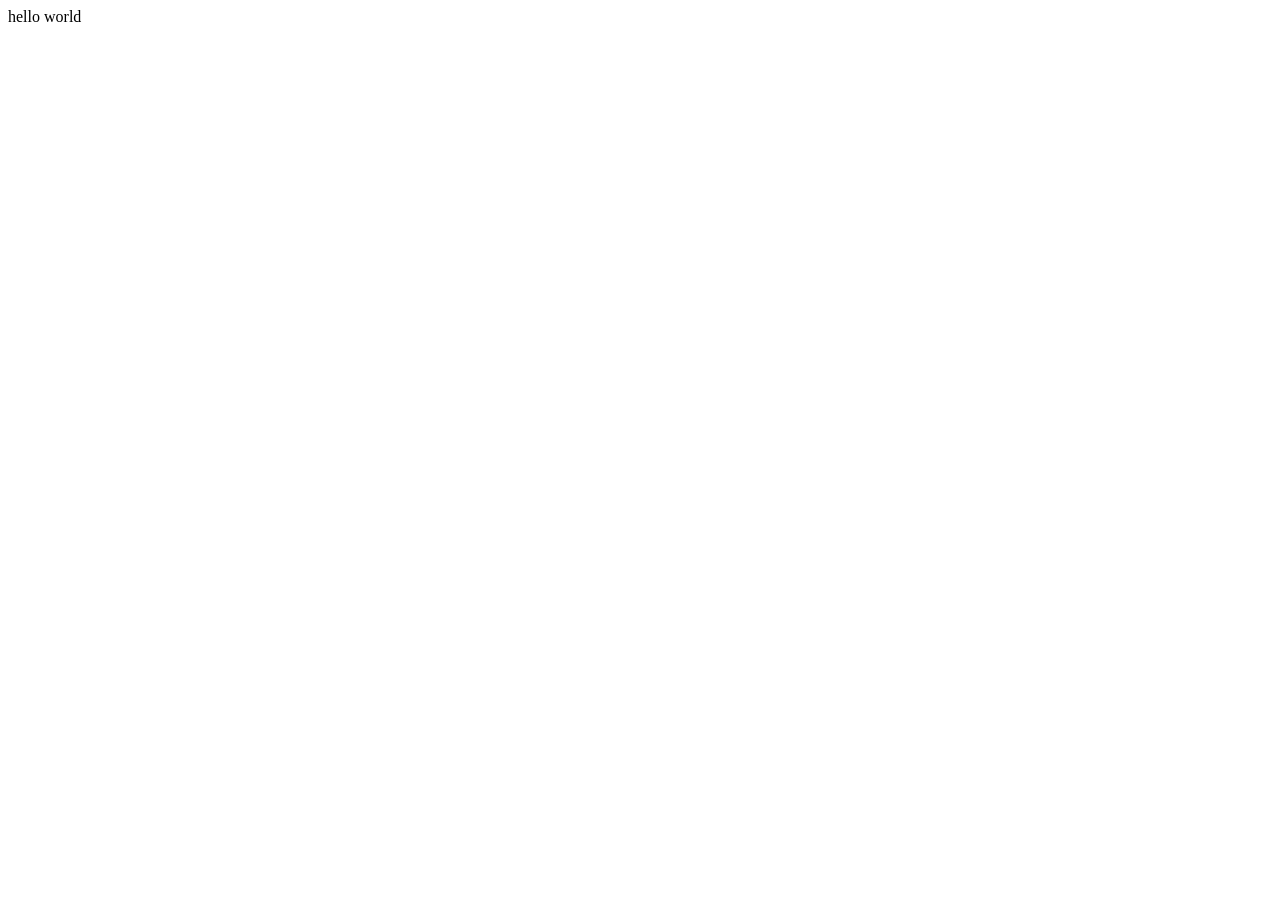
==== index.html @ c723e707 "first commit" ====
<!DOCTYPE html>
<html lang="en">
<head>
    <meta charset="UTF-8">
    <meta name="viewport" content="width=, initial-scale=1.0">
    <title>Document</title>
</head>
<body>
    hello world
    
</body>
</html>
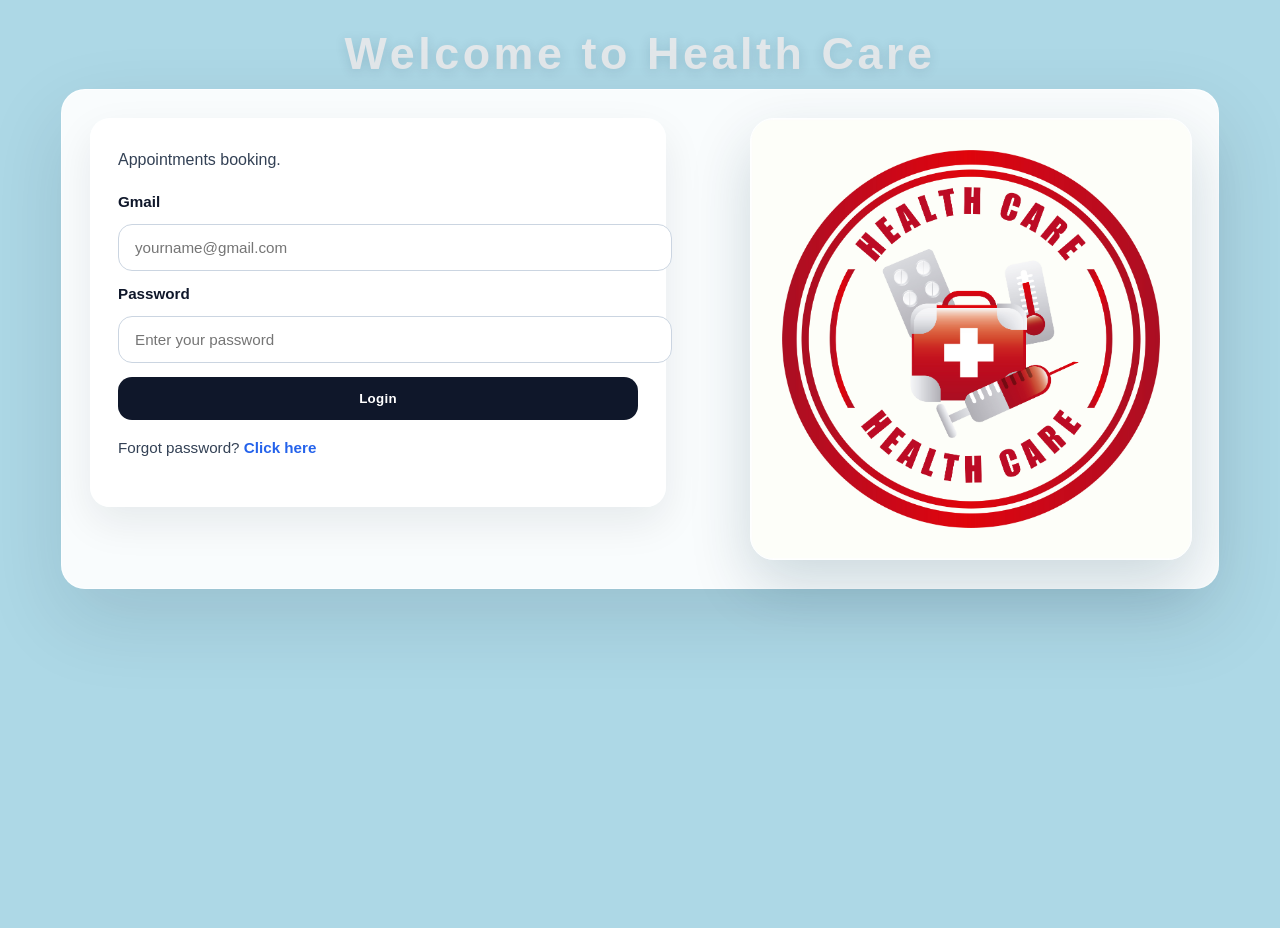
==== commit daef4294: "Day 2 adding a script.js Co-authored-by: Copilot <copilot@github.com>" ====
--- a/index.html
+++ b/index.html
@@ -2,11 +2,37 @@
 <html lang="en">
 <head>
     <meta charset="UTF-8">
-    <meta name="viewport" content="width=, initial-scale=1.0">
-    <title>Document</title>
+    <meta name="viewport" content="width=device-width, initial-scale=1.0">
+    <title>Medical project</title> 
+    <link rel="stylesheet" href="style.css">
+    <script src="script.js" defer></script>
 </head>
 <body>
-    hello world
+    <h1 class="page-title">Welcome to Health Care</h1>
+    <div class="content-row">
+        <div class="text-block">
+            <p class="intro-text"> Appointments booking.</p>
+            <form class="login-form" id="login-form">
+                <label for="email">Gmail</label>
+                <input type="email" id="email" name="email" placeholder="yourname@gmail.com" required>
+
+                <label for="password">Password</label>
+                <input type="password" id="password" name="password" placeholder="Enter your password" required>
+
+                <button type="submit">Login</button>
+                <p class="form-link">Forgot password? <a href="https://accounts.google.com/signin/recovery" target="_blank">Click here</a></p>
+            </form>
+        </div>
+        <div class="image-block">
+            <img src="medical.jpg" alt="Medical Project Image">
+        </div>
+    </div>
+    <video id="bg-video" autoplay muted loop playsinline>
+        <source src="bg-video.mp4.mp4" type="video/mp4">
+    </video>
+    
+
+    
     
 </body>
 </html>
--- a/style.css
+++ b/style.css
@@ -0,0 +1,218 @@
+body{
+    margin: 0;
+    font-family: 'Segoe UI', Tahoma, Geneva, Verdana, sans-serif;
+    color: #0f172a;
+    min-height: 100vh;
+    background: #add8e6;
+    overflow-x: hidden;
+}
+.page-title{
+    text-align: center;
+    color: #e2e7ea;
+    margin: 28px auto 10px;
+    font-size: 2.8rem;
+    letter-spacing: 0.08em;
+    max-width: 700px;
+    text-shadow: 0 2px 12px rgba(2, 48, 71, 0.15);
+}
+.intro-text{
+    margin-bottom: 24px;
+    font-size: 1rem;
+    line-height: 1.8;
+    color: #1f2937;
+}
+.content-row{
+    display: flex;
+    align-items: flex-start;
+    justify-content: space-between;
+    gap: 24px;
+    padding: 28px;
+    position: relative;
+    z-index: 1;
+    max-width: 1100px;
+    margin: 0 auto 32px;
+    background: rgba(255, 255, 255, 0.92);
+    border: 1px solid rgba(255, 255, 255, 0.7);
+    border-radius: 24px;
+    box-shadow: 0 30px 80px rgba(15, 23, 42, 0.12);
+    backdrop-filter: blur(14px);
+}
+.text-block{
+    flex: 1;
+    max-width: 520px;
+    padding: 28px;
+    border-radius: 20px;
+    background: rgba(255, 255, 255, 0.98);
+    box-shadow: 0 16px 40px rgba(15, 23, 42, 0.08);
+}
+.header-row{
+    display: flex;
+    align-items: center;
+    justify-content: flex-start;
+    gap: 18px;
+    margin-bottom: 22px;
+}
+.external-date-panel{
+    position: fixed;
+    top: 40px;
+    right: 24px;
+    background: rgba(255, 255, 255, 0.96);
+    padding: 16px 20px;
+    border-radius: 24px;
+    border: 1px solid rgba(15, 23, 42, 0.1);
+    box-shadow: 0 24px 60px rgba(15, 23, 42, 0.12);
+    display: flex;
+    flex-direction: column;
+    align-items: center;
+    gap: 8px;
+    text-align: center;
+    z-index: 10;
+}
+.external-date-day{
+    font-size: 2.3rem;
+    font-weight: 800;
+    color: #0f172a;
+    line-height: 1;
+}
+.external-date-month,
+.external-date-year{
+    font-size: 1rem;
+    font-weight: 700;
+    color: #475569;
+}
+.external-date-month{
+    text-transform: uppercase;
+    letter-spacing: 0.08em;
+}
+.doctor-card{
+    display: flex;
+    align-items: center;
+    gap: 16px;
+    margin: 18px 0;
+}
+.doctor-image{
+    width: 90px;
+    height: 90px;
+    object-fit: cover;
+    border-radius: 18px;
+    border: 2px solid #dbeafe;
+}
+.doctor-name{
+    margin: 0;
+    font-size: 1.1rem;
+    font-weight: 700;
+    color: #0f172a;
+}
+.doctor-degree{
+    margin: 4px 0 0;
+    color: #475569;
+    font-weight: 600;
+}
+.text-block p{
+    margin: 0 0 18px;
+    line-height: 1.8;
+    color: #334155;
+}
+.login-form{
+    display: flex;
+    flex-direction: column;
+    gap: 14px;
+}
+.login-form label{
+    font-size: 0.95rem;
+    font-weight: 700;
+    color: #0f172a;
+}
+.login-form input{
+    width: 100%;
+    padding: 14px 16px;
+    border: 1px solid #cbd5e1;
+    border-radius: 14px;
+    font-size: 0.95rem;
+    outline: none;
+    transition: border-color 0.2s ease, box-shadow 0.2s ease;
+}
+.login-form input:focus{
+    border-color: #2563eb;
+    box-shadow: 0 0 0 4px rgba(37, 99, 235, 0.12);
+}
+.login-form button{
+    width: 100%;
+    padding: 14px 0;
+    background-color: #0f172a;
+    color: white;
+    border: none;
+    border-radius: 14px;
+    cursor: pointer;
+    font-weight: 700;
+    letter-spacing: 0.02em;
+    transition: background-color 0.2s ease, transform 0.2s ease;
+}
+.login-form button:hover{
+    background-color: #144360;
+    transform: translateY(-1px);
+}
+.form-link{
+    margin: 0;
+    font-size: 0.95rem;
+    color: #475569;
+}
+.form-link a{
+    color: #2563eb;
+    text-decoration: none;
+    font-weight: 600;
+}
+.form-link a:hover{
+    text-decoration: underline;
+}
+.image-block{
+    flex: 1;
+    max-width: 440px;
+    min-width: 260px;
+}
+.image-block img{
+    display: block;
+    max-width: 100%;
+    height: auto;
+    border-radius: 24px;
+    box-shadow: 0 24px 60px rgba(2, 48, 71, 0.18);
+    border: 1px solid rgba(255, 255, 255, 0.85);
+}
+#bg-video{
+    position: fixed;
+    top: 0;
+    left: 0;
+    width: 100%;
+    height: 100%;
+    object-fit: cover;
+    z-index: -1;
+    filter: brightness(0.55) saturate(1.05);
+}
+@media (max-width: 900px) {
+    .content-row{
+        flex-direction: column;
+        align-items: center;
+        padding: 20px;
+    }
+    .text-block,
+    .image-block{
+        max-width: 100%;
+    }
+    .image-block{
+        width: 100%;
+    }
+}
+@media (max-width: 600px) {
+    .page-title{
+        font-size: 2.2rem;
+        margin-top: 18px;
+    }
+    .content-row{
+        padding: 18px;
+        gap: 16px;
+    }
+    .login-form input,
+    .login-form button{
+        padding: 13px 14px;
+    }
+}
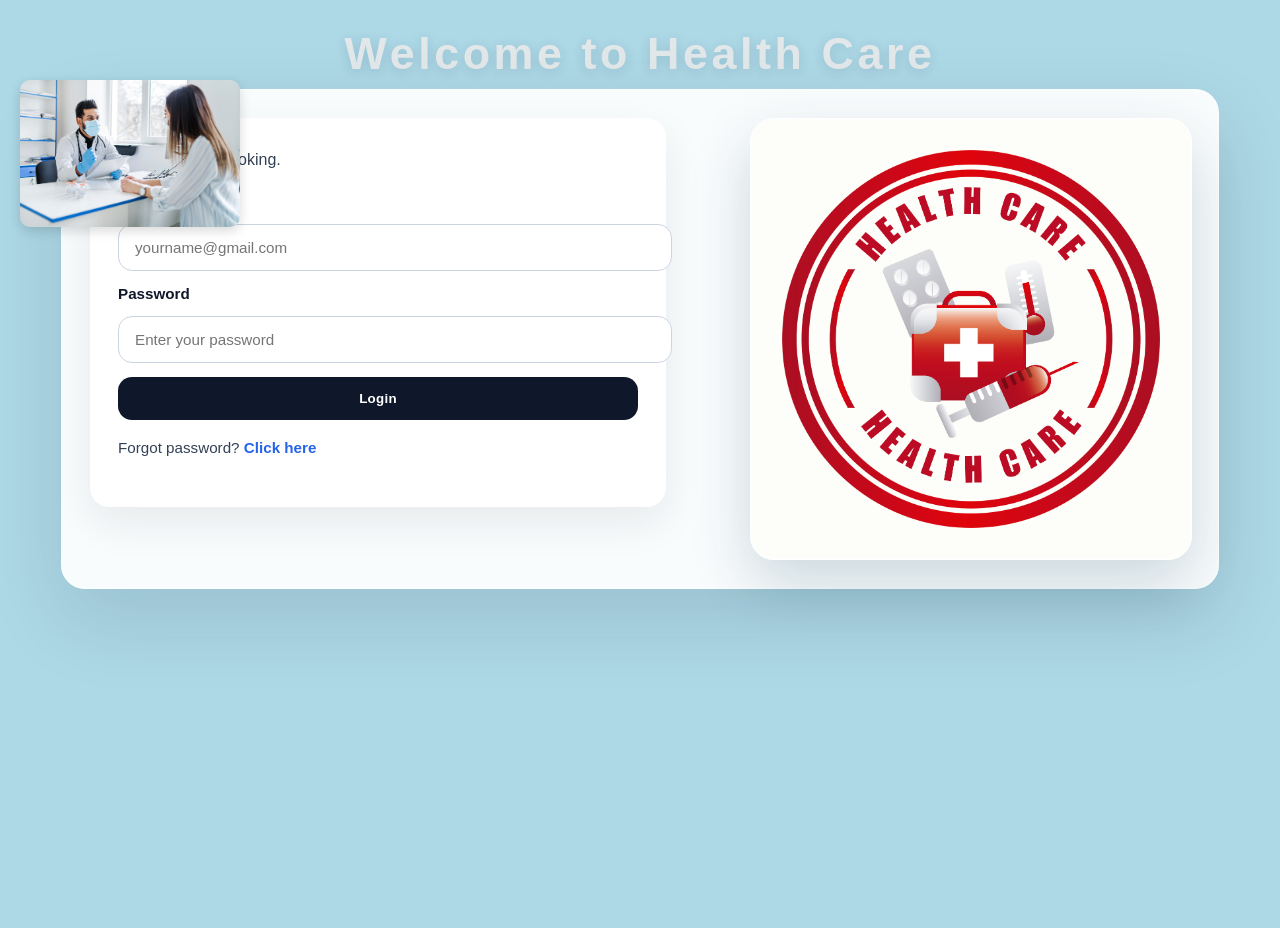
==== commit 2ef03277: "day 4 Co-authored-by: Copilot <copilot@github.com>" ====
--- a/index.html
+++ b/index.html
@@ -8,6 +8,9 @@
     <script src="script.js" defer></script>
 </head>
 <body>
+    <div class="left-image-upper">
+        <img src="image.2.jpg" alt="Left Side Image">
+    </div>
     <h1 class="page-title">Welcome to Health Care</h1>
     <div class="content-row">
         <div class="text-block">
--- a/style.css
+++ b/style.css
@@ -5,6 +5,43 @@
     min-height: 100vh;
     background: #add8e6;
     overflow-x: hidden;
+}
+.left-image-upper {
+    position: absolute;
+    left: 20px;
+    top: 80px;
+    z-index: 5;
+}
+.left-image-upper img {
+    width: 220px;
+    height: auto;
+    border-radius: 10px;
+    box-shadow: 0 4px 12px rgba(0, 0, 0, 0.15);
+}
+.left-nursing-image {
+    position: absolute;
+    left: 20px;
+    top: 80px;
+    z-index: 5;
+}
+.left-nursing-image img {
+    width: 220px;
+    height: auto;
+    border-radius: 10px;
+    box-shadow: 0 4px 12px rgba(0, 0, 0, 0.15);
+}
+.left-middle-image {
+    position: absolute;
+    left: 20px;
+    top: 70%;
+    transform: translateY(-50%);
+    z-index: 5;
+}
+.left-middle-image img {
+    width: 220px;
+    height: auto;
+    border-radius: 10px;
+    box-shadow: 0 4px 12px rgba(0, 0, 0, 0.15);
 }
 .page-title{
     text-align: center;
@@ -52,6 +89,26 @@
     gap: 18px;
     margin-bottom: 22px;
 }
+.top-header{
+    position: absolute;
+    top: 20px;
+    right: 20px;
+    display: flex;
+    align-items: center;
+    gap: 16px;
+    z-index: 10;
+}
+.logo{
+    width: 60px;
+    height: 60px;
+    object-fit: contain;
+}
+.phone{
+    margin: 0;
+    font-size: 1.1rem;
+    font-weight: 700;
+    color: #0f172a;
+}
 .external-date-panel{
     position: fixed;
     top: 40px;
@@ -108,6 +165,70 @@
     color: #475569;
     font-weight: 600;
 }
+.appointment-panel{
+    margin-top: 28px;
+    padding: 24px;
+    border-radius: 22px;
+    background: #f8fafc;
+    border: 1px solid rgba(15, 23, 42, 0.08);
+    box-shadow: 0 20px 40px rgba(15, 23, 42, 0.05);
+}
+.appointment-panel h2{
+    margin: 0 0 18px;
+    font-size: 1.3rem;
+    color: #0f172a;
+}
+.weekday-picker{
+    display: flex;
+    flex-wrap: wrap;
+    gap: 12px;
+    margin-bottom: 18px;
+}
+.weekday-btn{
+    padding: 12px 16px;
+    min-width: 62px;
+    border: 1px solid #cbd5e1;
+    border-radius: 14px;
+    background: white;
+    color: #0f172a;
+    font-weight: 700;
+    cursor: pointer;
+    transition: background-color 0.2s ease, border-color 0.2s ease, transform 0.2s ease;
+}
+.weekday-btn:hover{
+    border-color: #2563eb;
+    transform: translateY(-1px);
+}
+.weekday-btn.selected{
+    background: #2563eb;
+    color: #fff;
+    border-color: #2563eb;
+}
+.selected-day-text{
+    margin: 0 0 14px;
+    font-size: 1rem;
+    color: #334155;
+    font-weight: 600;
+}
+.confirm-button{
+    padding: 14px 18px;
+    border: none;
+    border-radius: 14px;
+    background: #0f172a;
+    color: white;
+    font-weight: 700;
+    cursor: pointer;
+    transition: background-color 0.2s ease, transform 0.2s ease;
+}
+.confirm-button:disabled{
+    opacity: 0.55;
+    cursor: not-allowed;
+}
+.confirmation-message{
+    margin: 16px 0 0;
+    color: #0f172a;
+    font-weight: 700;
+}
 .text-block p{
     margin: 0 0 18px;
     line-height: 1.8;
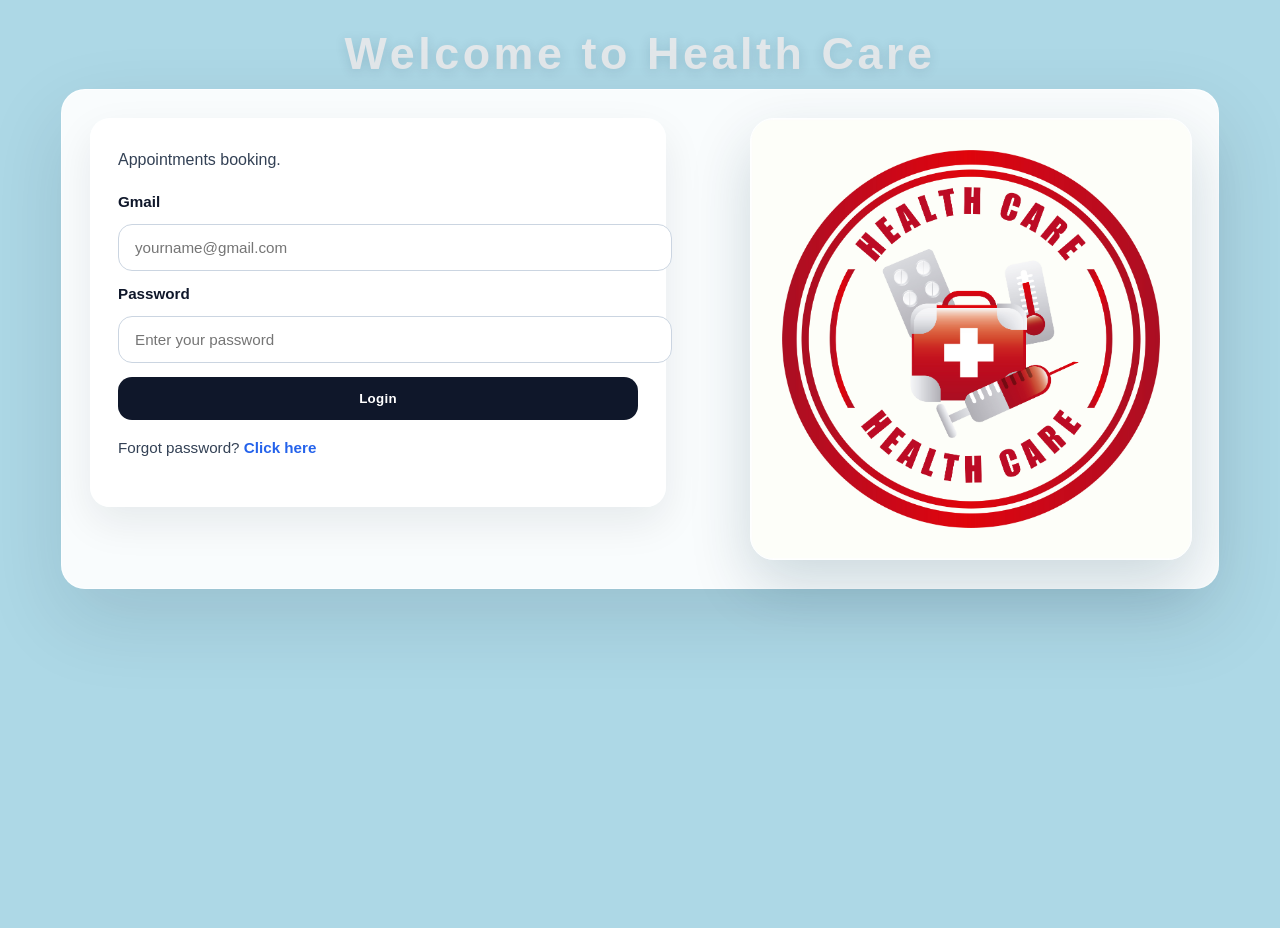
==== commit 603bd831: "add  next html Co-authored-by: Copilot <copilot@github.com>" ====
--- a/index.html
+++ b/index.html
@@ -8,9 +8,6 @@
     <script src="script.js" defer></script>
 </head>
 <body>
-    <div class="left-image-upper">
-        <img src="image.2.jpg" alt="Left Side Image">
-    </div>
     <h1 class="page-title">Welcome to Health Care</h1>
     <div class="content-row">
         <div class="text-block">
--- a/style.css
+++ b/style.css
@@ -24,11 +24,52 @@
     top: 80px;
     z-index: 5;
 }
+
 .left-nursing-image img {
     width: 220px;
     height: auto;
     border-radius: 10px;
     box-shadow: 0 4px 12px rgba(0, 0, 0, 0.15);
+    position: relative;
+}
+
+/* Bubble effect for nursing image */
+.left-nursing-image::before {
+    content: '';
+    position: absolute;
+    top: -15px;
+    left: 50%;
+    transform: translateX(-50%);
+    width: 0;
+    height: 0;
+    border-left: 15px solid transparent;
+    border-right: 15px solid transparent;
+    border-bottom: 15px solid rgba(255, 255, 255, 0.95);
+    z-index: 6;
+}
+
+.left-nursing-image::after {
+    content: '🏥 Professional Nursing Care';
+    position: absolute;
+    top: -60px;
+    left: 50%;
+    transform: translateX(-50%);
+    background: rgba(255, 255, 255, 0.95);
+    color: #0f172a;
+    padding: 8px 16px;
+    border-radius: 20px;
+    font-size: 0.9rem;
+    font-weight: 600;
+    white-space: nowrap;
+    box-shadow: 0 4px 12px rgba(0, 0, 0, 0.15);
+    border: 2px solid #dbeafe;
+    z-index: 6;
+    opacity: 0;
+    transition: opacity 0.3s ease;
+}
+
+.left-nursing-image:hover::after {
+    opacity: 1;
 }
 .left-middle-image {
     position: absolute;
@@ -153,6 +194,40 @@
     object-fit: cover;
     border-radius: 18px;
     border: 2px solid #dbeafe;
+    cursor: pointer;
+    transition: all 0.3s ease;
+}
+
+.doctor-image:hover {
+    border-color: #2563eb;
+    transform: scale(1.05);
+    box-shadow: 0 4px 12px rgba(37, 99, 235, 0.2);
+}
+
+.doctor-image-container {
+    position: relative;
+    display: inline-block;
+}
+
+.click-indicator {
+    position: absolute;
+    bottom: -8px;
+    left: 50%;
+    transform: translateX(-50%);
+    background: #2563eb;
+    color: white;
+    padding: 4px 8px;
+    border-radius: 12px;
+    font-size: 0.7rem;
+    font-weight: 600;
+    white-space: nowrap;
+    opacity: 0;
+    transition: opacity 0.3s ease;
+    pointer-events: none;
+}
+
+.doctor-image-container:hover .click-indicator {
+    opacity: 1;
 }
 .doctor-name{
     margin: 0;
@@ -336,4 +411,316 @@
     .login-form button{
         padding: 13px 14px;
     }
+}
+
+/* Slot Booking Styles */
+.slot-booking-section {
+    max-width: 800px;
+    margin: 20px auto;
+    padding: 20px;
+    background: rgba(255, 255, 255, 0.94);
+    border-radius: 16px;
+    box-shadow: 0 20px 60px rgba(15, 23, 42, 0.12);
+    border: 1px solid rgba(255, 255, 255, 0.7);
+    position: relative;
+    z-index: 1;
+}
+
+.booking-title {
+    text-align: center;
+    color: #0f172a;
+    font-size: 1.5rem;
+    margin: 0 0 16px;
+    letter-spacing: 0.05em;
+}
+
+.appointment-info {
+    display: grid;
+    grid-template-columns: repeat(auto-fit, minmax(250px, 1fr));
+    gap: 12px;
+    margin-bottom: 16px;
+}
+
+.info-card {
+    display: flex;
+    align-items: center;
+    gap: 12px;
+    padding: 12px 16px;
+    background: linear-gradient(135deg, #dbeafe 0%, #e0e7ff 100%);
+    border-radius: 10px;
+    border-left: 3px solid #2563eb;
+}
+
+.info-icon {
+    font-size: 1.5rem;
+}
+
+.info-card p {
+    margin: 0;
+    color: #0f172a;
+    font-weight: 600;
+    font-size: 0.9rem;
+}
+
+.info-card strong {
+    color: #1e40af;
+}
+
+.booking-container {
+    display: flex;
+    flex-direction: column;
+    gap: 16px;
+}
+
+.timing-info {
+    padding: 8px 12px;
+    background: #f0f9ff;
+    border-left: 3px solid #0284c7;
+    border-radius: 6px;
+    margin-bottom: 8px;
+}
+
+.timing-info p {
+    margin: 0;
+    color: #0c4a6e;
+    font-weight: 600;
+    font-size: 0.85rem;
+}
+
+.date-selector {
+    display: flex;
+    flex-direction: column;
+    gap: 8px;
+}
+
+.date-selector label {
+    font-weight: 700;
+    color: #0f172a;
+    font-size: 1rem;
+}
+
+.date-selector input {
+    padding: 12px 14px;
+    border: 2px solid #cbd5e1;
+    border-radius: 10px;
+    font-size: 0.95rem;
+    outline: none;
+    transition: border-color 0.2s ease, box-shadow 0.2s ease;
+}
+
+.date-selector input:focus {
+    border-color: #2563eb;
+    box-shadow: 0 0 0 3px rgba(37, 99, 235, 0.12);
+}
+
+.time-slots-container {
+    display: flex;
+    flex-direction: column;
+    gap: 12px;
+}
+
+.time-slots-container h3 {
+    margin: 0;
+    color: #0f172a;
+    font-size: 1.1rem;
+    font-weight: 700;
+}
+
+.time-slots {
+    display: grid;
+    grid-template-columns: repeat(auto-fill, minmax(100px, 1fr));
+    gap: 8px;
+}
+
+.time-slot-btn {
+    padding: 10px 8px;
+    border: 2px solid #cbd5e1;
+    border-radius: 8px;
+    background: white;
+    color: #0f172a;
+    font-weight: 600;
+    font-size: 0.85rem;
+    cursor: pointer;
+    transition: all 0.2s ease;
+}
+
+.time-slot-btn:hover {
+    border-color: #2563eb;
+    transform: translateY(-1px);
+    box-shadow: 0 3px 8px rgba(37, 99, 235, 0.15);
+}
+
+.time-slot-btn.selected {
+    background: #2563eb;
+    color: white;
+    border-color: #2563eb;
+    box-shadow: 0 4px 12px rgba(37, 99, 235, 0.3);
+}
+
+.selected-slot-text {
+    margin: 0;
+    color: #059669;
+    font-weight: 600;
+    font-size: 0.9rem;
+    min-height: 20px;
+}
+
+.book-appointment-btn {
+    padding: 14px 24px;
+    background-color: #0f172a;
+    color: white;
+    border: none;
+    border-radius: 10px;
+    font-size: 1rem;
+    font-weight: 700;
+    cursor: pointer;
+    transition: all 0.2s ease;
+    letter-spacing: 0.02em;
+    align-self: center;
+}
+
+.book-appointment-btn:hover:not(:disabled) {
+    background-color: #144360;
+    transform: translateY(-2px);
+    box-shadow: 0 6px 16px rgba(15, 23, 42, 0.3);
+}
+
+.book-appointment-btn:disabled {
+    opacity: 0.5;
+    cursor: not-allowed;
+}
+
+.booking-confirmation {
+    margin: 0;
+    padding: 12px 14px;
+    background: #d1fae5;
+    border-left: 4px solid #059669;
+    border-radius: 6px;
+    color: #065f46;
+    font-weight: 600;
+    min-height: 18px;
+    display: none;
+    align-self: center;
+    text-align: center;
+}
+
+.booking-confirmation.show {
+    display: block;
+}
+
+.patient-panel {
+    position: absolute;
+    top: 60%;
+    left: 50%;
+    transform: translate(-50%, -50%);
+    width: min(560px, calc(100% - 24px));
+    background: rgba(255, 255, 255, 0.96);
+    border: 1px solid rgba(37, 99, 235, 0.14);
+    box-shadow: 0 20px 40px rgba(15, 23, 42, 0.12);
+    border-radius: 18px;
+    padding: 18px 20px;
+    z-index: 12;
+    max-height: 78vh;
+    overflow-y: auto;
+}
+
+.patient-panel h2 {
+    margin: 0 0 14px;
+    font-size: 1.35rem;
+    color: #0f172a;
+    text-align: center;
+}
+
+.patient-form {
+    display: grid;
+    grid-template-columns: repeat(1, minmax(0, 1fr));
+    gap: 12px;
+}
+
+.patient-row {
+    display: flex;
+    flex-direction: column;
+    gap: 6px;
+}
+
+.patient-row-wide {
+    grid-column: 1 / -1;
+    display: flex;
+    justify-content: center;
+}
+
+.patient-form label {
+    font-weight: 700;
+    color: #0f172a;
+    font-size: 0.95rem;
+}
+
+.patient-form input,
+.patient-form select,
+.patient-form textarea {
+    width: 100%;
+    padding: 10px 12px;
+    border: 1px solid #cbd5e1;
+    border-radius: 10px;
+    font-size: 0.92rem;
+    outline: none;
+    transition: border-color 0.2s ease, box-shadow 0.2s ease;
+}
+
+.patient-form input:focus,
+.patient-form select:focus,
+.patient-form textarea:focus {
+    border-color: #2563eb;
+    box-shadow: 0 0 0 3px rgba(37, 99, 235, 0.12);
+}
+
+.patient-form textarea {
+    resize: vertical;
+    min-height: 70px;
+}
+
+.patient-submit-btn {
+    padding: 14px 26px;
+    background: #2563eb;
+    color: #fff;
+    border: none;
+    border-radius: 14px;
+    font-weight: 700;
+    cursor: pointer;
+    transition: transform 0.2s ease, background 0.2s ease;
+}
+
+.patient-submit-btn:hover {
+    background: #1d4ed8;
+    transform: translateY(-1px);
+}
+
+@media (max-width: 900px) {
+    .patient-form {
+        grid-template-columns: 1fr;
+    }
+}
+
+@media (max-width: 600px) {
+    .slot-booking-section {
+        margin: 15px auto;
+        padding: 16px;
+    }
+
+    .booking-title {
+        font-size: 1.3rem;
+    }
+
+    .time-slots {
+        grid-template-columns: repeat(auto-fill, minmax(80px, 1fr));
+    }
+
+    .appointment-info {
+        grid-template-columns: 1fr;
+    }
+
+    .patient-panel {
+        top: 50%;
+        padding: 20px;
+    }
 }
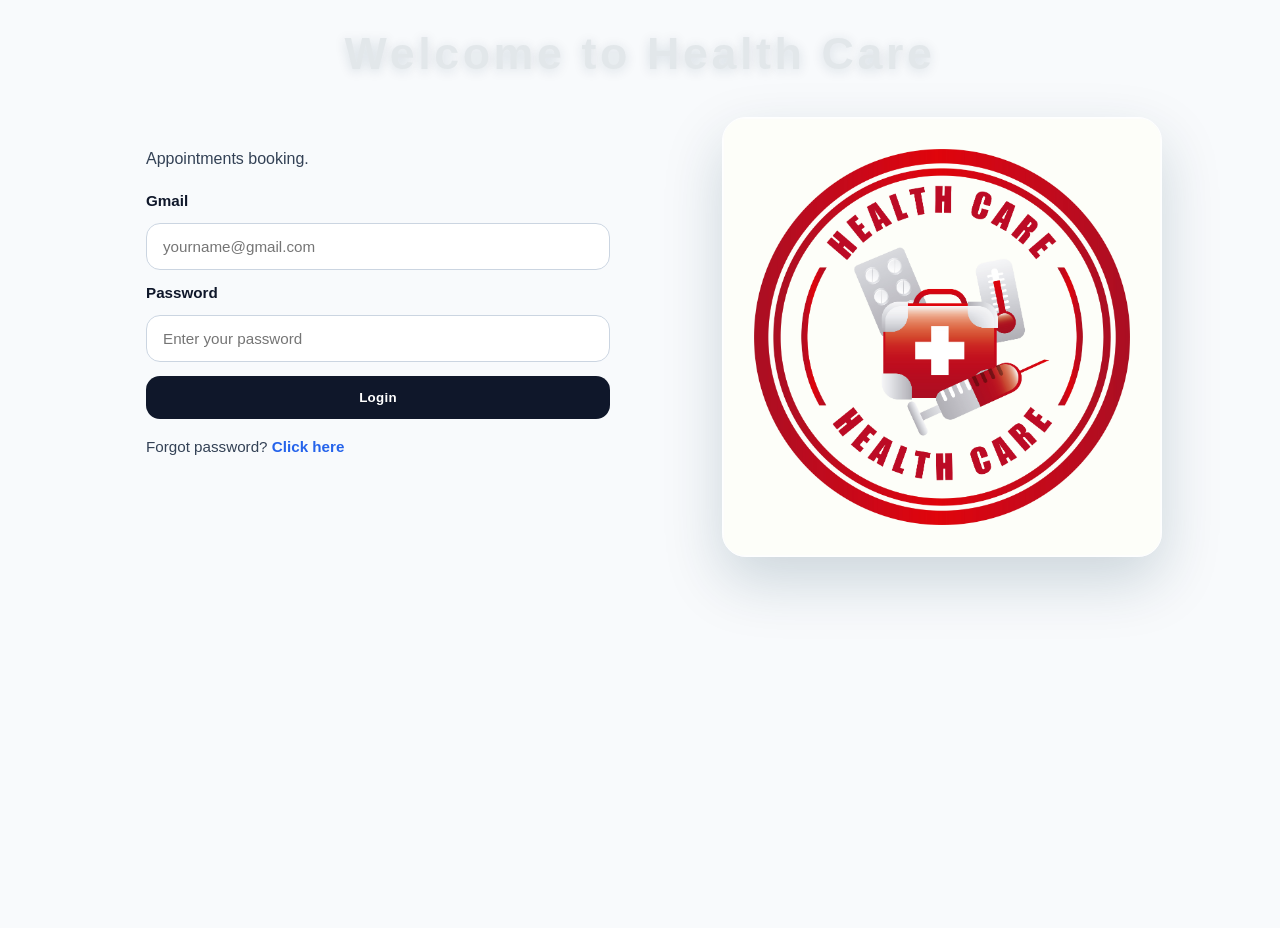
==== commit aa59b252: "day 5" ====
--- a/index.html
+++ b/index.html
@@ -6,6 +6,7 @@
     <title>Medical project</title> 
     <link rel="stylesheet" href="style.css">
     <script src="script.js" defer></script>
+    <link rel="stylesheet" href="dashboard.css">
 </head>
 <body>
     <h1 class="page-title">Welcome to Health Care</h1>
--- a/style.css
+++ b/style.css
@@ -109,19 +109,11 @@
     z-index: 1;
     max-width: 1100px;
     margin: 0 auto 32px;
-    background: rgba(255, 255, 255, 0.92);
-    border: 1px solid rgba(255, 255, 255, 0.7);
-    border-radius: 24px;
-    box-shadow: 0 30px 80px rgba(15, 23, 42, 0.12);
-    backdrop-filter: blur(14px);
 }
 .text-block{
     flex: 1;
     max-width: 520px;
     padding: 28px;
-    border-radius: 20px;
-    background: rgba(255, 255, 255, 0.98);
-    box-shadow: 0 16px 40px rgba(15, 23, 42, 0.08);
 }
 .header-row{
     display: flex;
--- a/dashboard.css
+++ b/dashboard.css
@@ -0,0 +1,830 @@
+/* Dashboard Styles */
+* {
+    margin: 0;
+    padding: 0;
+    box-sizing: border-box;
+}
+
+body {
+    font-family: 'Segoe UI', Tahoma, Geneva, Verdana, sans-serif;
+    background-color: #f8fafc;
+    color: #334155;
+    overflow-x: hidden;
+}
+
+.dashboard-container {
+    display: flex;
+    min-height: 100vh;
+}
+
+/* Sidebar Styles */
+.sidebar {
+    width: 280px;
+    background: linear-gradient(135deg, #1e293b 0%, #334155 100%);
+    color: white;
+    position: fixed;
+    height: 100vh;
+    left: 0;
+    top: 0;
+    z-index: 1000;
+    display: flex;
+    flex-direction: column;
+    box-shadow: 2px 0 10px rgba(0, 0, 0, 0.1);
+}
+
+.sidebar-header {
+    padding: 24px;
+    border-bottom: 1px solid rgba(255, 255, 255, 0.1);
+    text-align: center;
+}
+
+.sidebar-logo {
+    width: 60px;
+    height: 60px;
+    border-radius: 12px;
+    margin-bottom: 12px;
+}
+
+.sidebar-header h2 {
+    font-size: 1.5rem;
+    font-weight: 700;
+    margin: 0;
+}
+
+.nav-menu {
+    list-style: none;
+    padding: 20px 0;
+    flex: 1;
+}
+
+.nav-item {
+    margin: 4px 16px;
+    border-radius: 12px;
+    cursor: pointer;
+    transition: all 0.3s ease;
+}
+
+.nav-item:hover {
+    background-color: rgba(255, 255, 255, 0.1);
+}
+
+.nav-item.active {
+    background-color: #3b82f6;
+    box-shadow: 0 4px 12px rgba(59, 130, 246, 0.3);
+}
+
+.nav-item {
+    display: flex;
+    align-items: center;
+    padding: 14px 20px;
+    gap: 12px;
+}
+
+.nav-item i {
+    font-size: 1.2rem;
+    width: 24px;
+    text-align: center;
+}
+
+.nav-item span {
+    font-weight: 500;
+}
+
+.sidebar-footer {
+    padding: 20px 16px;
+    border-top: 1px solid rgba(255, 255, 255, 0.1);
+}
+
+.user-info {
+    display: flex;
+    align-items: center;
+    gap: 12px;
+    margin-bottom: 16px;
+    padding: 12px;
+    background-color: rgba(255, 255, 255, 0.1);
+    border-radius: 8px;
+}
+
+.user-info i {
+    font-size: 1.5rem;
+}
+
+.logout-btn {
+    width: 100%;
+    padding: 12px;
+    background-color: rgba(239, 68, 68, 0.2);
+    border: 1px solid rgba(239, 68, 68, 0.3);
+    color: #fca5a5;
+    border-radius: 8px;
+    cursor: pointer;
+    display: flex;
+    align-items: center;
+    justify-content: center;
+    gap: 8px;
+    font-weight: 500;
+    transition: all 0.3s ease;
+}
+
+.logout-btn:hover {
+    background-color: rgba(239, 68, 68, 0.3);
+}
+
+/* Main Content */
+.main-content {
+    flex: 1;
+    margin-left: 280px;
+    display: flex;
+    flex-direction: column;
+}
+
+/* Header */
+.header {
+    background: white;
+    padding: 16px 24px;
+    border-bottom: 1px solid #e2e8f0;
+    display: flex;
+    justify-content: space-between;
+    align-items: center;
+    box-shadow: 0 1px 3px rgba(0, 0, 0, 0.1);
+}
+
+.header-left {
+    display: flex;
+    align-items: center;
+    gap: 16px;
+}
+
+.menu-toggle {
+    background: none;
+    border: none;
+    font-size: 1.2rem;
+    color: #64748b;
+    cursor: pointer;
+    padding: 8px;
+    border-radius: 6px;
+    transition: all 0.3s ease;
+}
+
+.menu-toggle:hover {
+    background-color: #f1f5f9;
+}
+
+#page-title {
+    font-size: 1.8rem;
+    font-weight: 700;
+    color: #1e293b;
+    margin: 0;
+}
+
+.header-right {
+    display: flex;
+    align-items: center;
+    gap: 16px;
+}
+
+.header-notifications {
+    position: relative;
+    padding: 8px;
+    cursor: pointer;
+    border-radius: 6px;
+    transition: all 0.3s ease;
+}
+
+.header-notifications:hover {
+    background-color: #f1f5f9;
+}
+
+.header-notifications i {
+    font-size: 1.2rem;
+    color: #64748b;
+}
+
+.notification-badge {
+    position: absolute;
+    top: 4px;
+    right: 4px;
+    background-color: #ef4444;
+    color: white;
+    border-radius: 50%;
+    width: 18px;
+    height: 18px;
+    font-size: 0.7rem;
+    display: flex;
+    align-items: center;
+    justify-content: center;
+    font-weight: 600;
+}
+
+.header-profile {
+    width: 40px;
+    height: 40px;
+    background-color: #e2e8f0;
+    border-radius: 50%;
+    display: flex;
+    align-items: center;
+    justify-content: center;
+    cursor: pointer;
+    transition: all 0.3s ease;
+}
+
+.header-profile:hover {
+    background-color: #cbd5e1;
+}
+
+.header-profile i {
+    font-size: 1.4rem;
+    color: #64748b;
+}
+
+/* Content Wrapper */
+.content-wrapper {
+    padding: 24px;
+    flex: 1;
+    overflow-y: auto;
+}
+
+/* Content Sections */
+.content-section {
+    display: none;
+    animation: fadeIn 0.3s ease;
+}
+
+.content-section.active {
+    display: block;
+}
+
+@keyframes fadeIn {
+    from { opacity: 0; transform: translateY(10px); }
+    to { opacity: 1; transform: translateY(0); }
+}
+
+/* Stats Grid */
+.stats-grid {
+    display: grid;
+    grid-template-columns: repeat(auto-fit, minmax(280px, 1fr));
+    gap: 20px;
+    margin-bottom: 32px;
+}
+
+.stat-card {
+    background: white;
+    padding: 24px;
+    border-radius: 16px;
+    box-shadow: 0 4px 12px rgba(0, 0, 0, 0.05);
+    border: 1px solid #f1f5f9;
+    display: flex;
+    align-items: center;
+    gap: 20px;
+    transition: all 0.3s ease;
+}
+
+.stat-card:hover {
+    transform: translateY(-2px);
+    box-shadow: 0 8px 24px rgba(0, 0, 0, 0.1);
+}
+
+.stat-icon {
+    width: 60px;
+    height: 60px;
+    background: linear-gradient(135deg, #3b82f6 0%, #1d4ed8 100%);
+    border-radius: 12px;
+    display: flex;
+    align-items: center;
+    justify-content: center;
+    color: white;
+    font-size: 1.5rem;
+}
+
+.stat-info h3 {
+    font-size: 0.9rem;
+    color: #64748b;
+    font-weight: 500;
+    margin-bottom: 4px;
+}
+
+.stat-number {
+    font-size: 2rem;
+    font-weight: 700;
+    color: #1e293b;
+    margin: 0;
+}
+
+/* Dashboard Charts */
+.dashboard-charts {
+    margin-top: 32px;
+}
+
+.chart-container {
+    background: white;
+    padding: 24px;
+    border-radius: 16px;
+    box-shadow: 0 4px 12px rgba(0, 0, 0, 0.05);
+    border: 1px solid #f1f5f9;
+}
+
+.chart-container h3 {
+    font-size: 1.3rem;
+    font-weight: 600;
+    color: #1e293b;
+    margin-bottom: 20px;
+}
+
+.appointment-list {
+    display: flex;
+    flex-direction: column;
+    gap: 16px;
+}
+
+.appointment-item {
+    display: flex;
+    justify-content: space-between;
+    align-items: center;
+    padding: 16px;
+    background: #f8fafc;
+    border-radius: 12px;
+    border: 1px solid #e2e8f0;
+}
+
+.appointment-info h4 {
+    font-size: 1rem;
+    font-weight: 600;
+    color: #1e293b;
+    margin-bottom: 4px;
+}
+
+.appointment-info p {
+    font-size: 0.85rem;
+    color: #64748b;
+    margin: 2px 0;
+}
+
+.appointment-time {
+    font-weight: 500;
+    color: #3b82f6;
+}
+
+.appointment-status {
+    padding: 6px 12px;
+    border-radius: 20px;
+    font-size: 0.8rem;
+    font-weight: 600;
+    text-transform: uppercase;
+}
+
+.appointment-status.confirmed {
+    background-color: #dcfce7;
+    color: #166534;
+}
+
+.appointment-status.pending {
+    background-color: #fef3c7;
+    color: #92400e;
+}
+
+/* Section Headers */
+.section-header {
+    display: flex;
+    justify-content: space-between;
+    align-items: center;
+    margin-bottom: 24px;
+}
+
+.section-header h2 {
+    font-size: 1.8rem;
+    font-weight: 700;
+    color: #1e293b;
+    margin: 0;
+}
+
+/* Buttons */
+.btn-primary {
+    background: linear-gradient(135deg, #3b82f6 0%, #1d4ed8 100%);
+    color: white;
+    border: none;
+    padding: 12px 20px;
+    border-radius: 8px;
+    font-weight: 600;
+    cursor: pointer;
+    display: flex;
+    align-items: center;
+    gap: 8px;
+    transition: all 0.3s ease;
+}
+
+.btn-primary:hover {
+    transform: translateY(-1px);
+    box-shadow: 0 4px 12px rgba(59, 130, 246, 0.3);
+}
+
+.btn-action {
+    background: none;
+    border: none;
+    padding: 8px;
+    border-radius: 6px;
+    cursor: pointer;
+    margin: 0 2px;
+    transition: all 0.3s ease;
+}
+
+.btn-action.view {
+    color: #3b82f6;
+}
+
+.btn-action.view:hover {
+    background-color: #eff6ff;
+}
+
+.btn-action.edit {
+    color: #f59e0b;
+}
+
+.btn-action.edit:hover {
+    background-color: #fffbeb;
+}
+
+.btn-action.cancel {
+    color: #ef4444;
+}
+
+.btn-action.cancel:hover {
+    background-color: #fef2f2;
+}
+
+/* Filters */
+.filters {
+    display: flex;
+    gap: 16px;
+    margin-bottom: 24px;
+}
+
+.filter-select, .filter-date {
+    padding: 10px 16px;
+    border: 1px solid #d1d5db;
+    border-radius: 8px;
+    font-size: 0.9rem;
+    background: white;
+}
+
+/* Tables */
+.appointments-table {
+    background: white;
+    border-radius: 12px;
+    overflow: hidden;
+    box-shadow: 0 4px 12px rgba(0, 0, 0, 0.05);
+    border: 1px solid #f1f5f9;
+}
+
+.appointments-table table {
+    width: 100%;
+    border-collapse: collapse;
+}
+
+.appointments-table th {
+    background: #f8fafc;
+    padding: 16px;
+    text-align: left;
+    font-weight: 600;
+    color: #374151;
+    border-bottom: 1px solid #e5e7eb;
+}
+
+.appointments-table td {
+    padding: 16px;
+    border-bottom: 1px solid #f1f5f9;
+}
+
+.status {
+    padding: 4px 12px;
+    border-radius: 20px;
+    font-size: 0.8rem;
+    font-weight: 600;
+    text-transform: uppercase;
+}
+
+.status.confirmed {
+    background-color: #dcfce7;
+    color: #166534;
+}
+
+.status.pending {
+    background-color: #fef3c7;
+    color: #92400e;
+}
+
+/* Cards Grid */
+.patients-grid, .doctors-grid, .departments-grid, .reports-grid {
+    display: grid;
+    grid-template-columns: repeat(auto-fill, minmax(320px, 1fr));
+    gap: 20px;
+}
+
+/* Patient Cards */
+.patient-card, .doctor-card, .department-card, .report-card {
+    background: white;
+    border-radius: 12px;
+    padding: 20px;
+    box-shadow: 0 4px 12px rgba(0, 0, 0, 0.05);
+    border: 1px solid #f1f5f9;
+    transition: all 0.3s ease;
+}
+
+.patient-card:hover, .doctor-card:hover, .department-card:hover, .report-card:hover {
+    transform: translateY(-2px);
+    box-shadow: 0 8px 24px rgba(0, 0, 0, 0.1);
+}
+
+.patient-card {
+    display: flex;
+    align-items: center;
+    gap: 16px;
+}
+
+.patient-avatar {
+    width: 60px;
+    height: 60px;
+    background: linear-gradient(135deg, #8b5cf6 0%, #7c3aed 100%);
+    border-radius: 50%;
+    display: flex;
+    align-items: center;
+    justify-content: center;
+    color: white;
+    font-size: 1.5rem;
+}
+
+.patient-info h4 {
+    font-size: 1.1rem;
+    font-weight: 600;
+    color: #1e293b;
+    margin-bottom: 8px;
+}
+
+.patient-info p {
+    font-size: 0.85rem;
+    color: #64748b;
+    margin: 2px 0;
+}
+
+.patient-actions {
+    margin-left: auto;
+    display: flex;
+    gap: 8px;
+}
+
+/* Doctor Cards */
+.doctor-card {
+    text-align: center;
+}
+
+.doctor-img {
+    width: 80px;
+    height: 80px;
+    border-radius: 50%;
+    object-fit: cover;
+    margin: 0 auto 16px;
+    border: 3px solid #e2e8f0;
+}
+
+.doctor-info h4 {
+    font-size: 1.1rem;
+    font-weight: 600;
+    color: #1e293b;
+    margin-bottom: 8px;
+}
+
+.doctor-info p {
+    font-size: 0.85rem;
+    color: #64748b;
+    margin: 4px 0;
+}
+
+.doctor-actions {
+    display: flex;
+    justify-content: center;
+    gap: 8px;
+    margin-top: 16px;
+}
+
+/* Department Cards */
+.department-card {
+    text-align: center;
+}
+
+.department-icon {
+    width: 60px;
+    height: 60px;
+    background: linear-gradient(135deg, #10b981 0%, #059669 100%);
+    border-radius: 12px;
+    display: flex;
+    align-items: center;
+    justify-content: center;
+    color: white;
+    font-size: 1.5rem;
+    margin: 0 auto 16px;
+}
+
+.department-card h4 {
+    font-size: 1.1rem;
+    font-weight: 600;
+    color: #1e293b;
+    margin-bottom: 8px;
+}
+
+.department-card p {
+    font-size: 0.85rem;
+    color: #64748b;
+    margin-bottom: 16px;
+}
+
+.department-stats {
+    display: flex;
+    justify-content: space-around;
+    background: #f8fafc;
+    padding: 12px;
+    border-radius: 8px;
+}
+
+.department-stats span {
+    font-size: 0.8rem;
+    font-weight: 600;
+    color: #374151;
+}
+
+/* Report Cards */
+.report-card {
+    text-align: center;
+}
+
+.report-card h4 {
+    font-size: 1.1rem;
+    font-weight: 600;
+    color: #1e293b;
+    margin-bottom: 16px;
+}
+
+.chart-placeholder {
+    height: 200px;
+    background: #f8fafc;
+    border: 2px dashed #d1d5db;
+    border-radius: 8px;
+    display: flex;
+    flex-direction: column;
+    align-items: center;
+    justify-content: center;
+    color: #9ca3af;
+}
+
+.chart-placeholder i {
+    font-size: 3rem;
+    margin-bottom: 12px;
+}
+
+.chart-placeholder p {
+    font-size: 0.9rem;
+}
+
+/* Settings */
+.settings-container {
+    max-width: 800px;
+}
+
+.settings-section {
+    background: white;
+    padding: 24px;
+    border-radius: 12px;
+    margin-bottom: 24px;
+    box-shadow: 0 4px 12px rgba(0, 0, 0, 0.05);
+    border: 1px solid #f1f5f9;
+}
+
+.settings-section h3 {
+    font-size: 1.2rem;
+    font-weight: 600;
+    color: #1e293b;
+    margin-bottom: 20px;
+}
+
+.setting-item {
+    display: flex;
+    justify-content: space-between;
+    align-items: center;
+    padding: 12px 0;
+    border-bottom: 1px solid #f1f5f9;
+}
+
+.setting-item:last-child {
+    border-bottom: none;
+}
+
+.setting-item label {
+    font-weight: 500;
+    color: #374151;
+    flex: 1;
+}
+
+.setting-item input, .setting-item select {
+    padding: 8px 12px;
+    border: 1px solid #d1d5db;
+    border-radius: 6px;
+    font-size: 0.9rem;
+    flex: 1;
+    max-width: 300px;
+}
+
+.save-settings {
+    width: 100%;
+    padding: 14px;
+    font-size: 1rem;
+}
+
+/* Responsive Design */
+@media (max-width: 1024px) {
+    .sidebar {
+        width: 240px;
+    }
+
+    .main-content {
+        margin-left: 240px;
+    }
+
+    .stats-grid {
+        grid-template-columns: repeat(auto-fit, minmax(250px, 1fr));
+    }
+}
+
+@media (max-width: 768px) {
+    .sidebar {
+        transform: translateX(-100%);
+        transition: transform 0.3s ease;
+    }
+
+    .sidebar.show {
+        transform: translateX(0);
+    }
+
+    .main-content {
+        margin-left: 0;
+    }
+
+    .header-left {
+        gap: 12px;
+    }
+
+    #page-title {
+        font-size: 1.5rem;
+    }
+
+    .stats-grid {
+        grid-template-columns: 1fr;
+    }
+
+    .section-header {
+        flex-direction: column;
+        align-items: flex-start;
+        gap: 16px;
+    }
+
+    .filters {
+        flex-direction: column;
+    }
+
+    .appointment-item {
+        flex-direction: column;
+        align-items: flex-start;
+        gap: 12px;
+    }
+
+    .patient-card, .doctor-card {
+        flex-direction: column;
+        text-align: center;
+    }
+
+    .patient-actions, .doctor-actions {
+        margin-left: 0;
+        justify-content: center;
+    }
+}
+
+@media (max-width: 480px) {
+    .content-wrapper {
+        padding: 16px;
+    }
+
+    .header {
+        padding: 12px 16px;
+    }
+
+    .stat-card {
+        padding: 16px;
+        gap: 16px;
+    }
+
+    .stat-icon {
+        width: 50px;
+        height: 50px;
+        font-size: 1.2rem;
+    }
+
+    .stat-number {
+        font-size: 1.5rem;
+    }
+}
